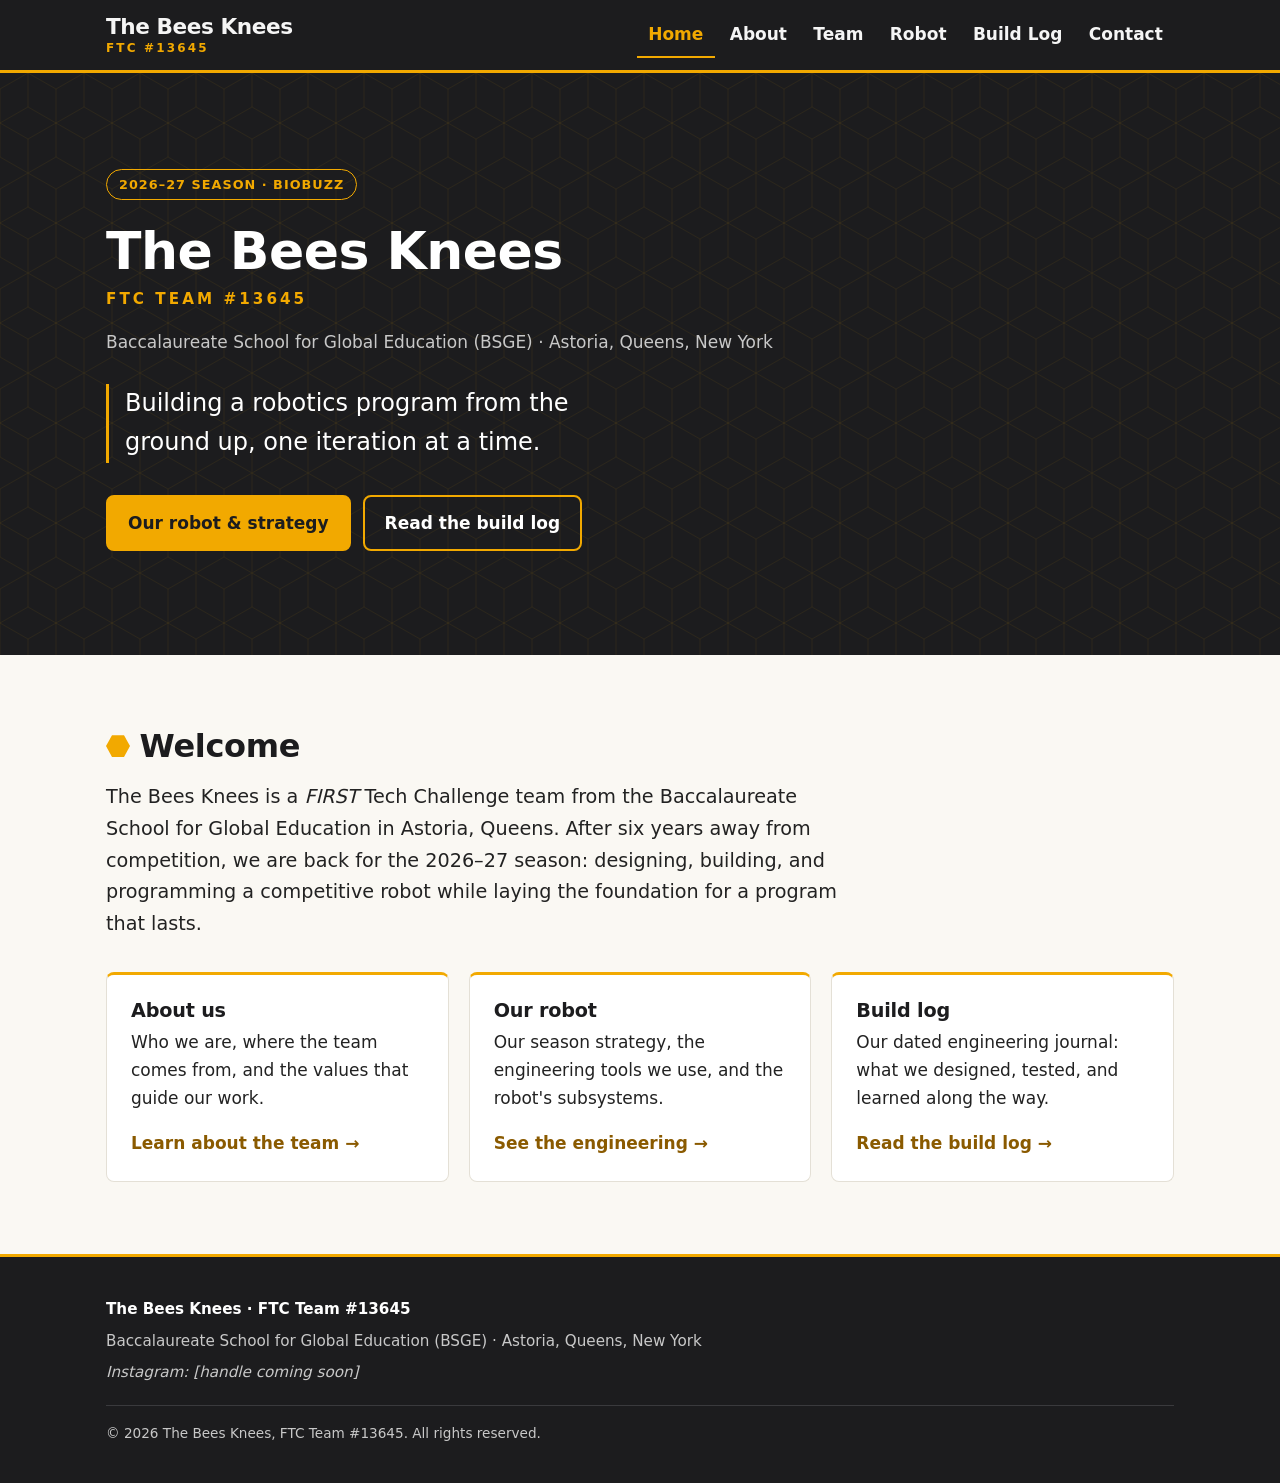
==== index.html @ 13f6f903 "Initial team website: six pages, shared stylesheet, mobile menu, README Co-Authored-By: Claude Opus " ====
<!DOCTYPE html>
<html lang="en">
<head>
  <meta charset="utf-8">
  <meta name="viewport" content="width=device-width, initial-scale=1">
  <title>The Bees Knees · FTC Team #13645</title>
  <meta name="description" content="The Bees Knees, FTC Team #13645, is a FIRST Tech Challenge robotics team at the Baccalaureate School for Global Education (BSGE) in Astoria, Queens, New York.">
  <meta name="theme-color" content="#1c1c1e">
  <link rel="stylesheet" href="css/style.css">
  <!-- This line tells the CSS that JavaScript is working, so the phone menu can start closed. -->
  <script>document.documentElement.classList.add("js");</script>
  <script src="js/main.js" defer></script>
</head>
<body>
  <a class="skip-link" href="#main">Skip to main content</a>

  <!-- ===== HEADER (same on every page) ===== -->
  <header class="site-header">
    <div class="container header-inner">
      <!-- TODO: Replace this text wordmark with the team logo once it exists. Save it in images/ and use an <img> with alt="The Bees Knees, FTC Team 13645". -->
      <a class="wordmark" href="index.html">
        <span class="wordmark-name">The Bees Knees</span>
        <span class="wordmark-number">FTC #13645</span>
      </a>
      <button class="menu-toggle" type="button" aria-expanded="false" aria-controls="site-nav">
        <span class="menu-icon" aria-hidden="true"></span>
        Menu
      </button>
      <nav id="site-nav" class="site-nav" aria-label="Main">
        <ul>
          <li><a href="index.html" aria-current="page">Home</a></li>
          <li><a href="about.html">About</a></li>
          <li><a href="team.html">Team</a></li>
          <li><a href="robot.html">Robot</a></li>
          <li><a href="buildlog.html">Build Log</a></li>
          <li><a href="contact.html">Contact</a></li>
        </ul>
      </nav>
    </div>
  </header>

  <main id="main">
    <!-- ===== HERO ===== -->
    <section class="hero" aria-labelledby="hero-title">
      <div class="container">
        <!-- TODO: Verify the official spelling/capitalization of the 2026–27 season name ("BIOBUZZ"). It also appears on robot.html and about.html. -->
        <p class="hero-season">2026–27 Season · BIOBUZZ</p>
        <h1 id="hero-title">The Bees Knees</h1>
        <p class="hero-number">FTC Team #13645</p>
        <p class="hero-school">Baccalaureate School for Global Education (BSGE) · Astoria, Queens, New York</p>

        <!-- TODO: Team to choose a final tagline. Options:
             1. "Building a robotics program from the ground up, one iteration at a time."  (currently used)
             2. "Engineering a new chapter for BSGE robotics."
             3. "Design. Test. Iterate. Compete."
        -->
        <p class="hero-tagline">Building a robotics program from the ground up, one iteration at a time.</p>

        <div class="hero-actions">
          <a class="button" href="robot.html">Our robot &amp; strategy</a>
          <a class="button button-outline" href="buildlog.html">Read the build log</a>
        </div>
      </div>
    </section>

    <!-- ===== INTRO ===== -->
    <section class="section" aria-labelledby="intro-title">
      <div class="container">
        <h2 id="intro-title" class="section-title">Welcome</h2>
        <div class="prose">
          <p class="lead">The Bees Knees is a <em>FIRST</em> Tech Challenge team from the Baccalaureate School for Global Education in Astoria, Queens. After six years away from competition, we are back for the 2026–27 season: designing, building, and programming a competitive robot while laying the foundation for a program that lasts.</p>
        </div>

        <!-- TODO: Optional team photo. When you have one, add it here, for example:
             <img src="images/team-photo.jpg" alt="The Bees Knees team with our robot at BSGE">
        -->

        <div class="card-grid" style="margin-top: 2rem;">
          <a class="card link-card" href="about.html">
            <h3>About us</h3>
            <p>Who we are, where the team comes from, and the values that guide our work.</p>
            <p class="card-cta">Learn about the team →</p>
          </a>
          <a class="card link-card" href="robot.html">
            <h3>Our robot</h3>
            <p>Our season strategy, the engineering tools we use, and the robot's subsystems.</p>
            <p class="card-cta">See the engineering →</p>
          </a>
          <a class="card link-card" href="buildlog.html">
            <h3>Build log</h3>
            <p>Our dated engineering journal: what we designed, tested, and learned along the way.</p>
            <p class="card-cta">Read the build log →</p>
          </a>
        </div>
      </div>
    </section>
  </main>

  <!-- ===== FOOTER (same on every page) ===== -->
  <footer class="site-footer">
    <div class="container">
      <p class="footer-name">The Bees Knees · FTC Team #13645</p>
      <p>Baccalaureate School for Global Education (BSGE) · Astoria, Queens, New York</p>
      <!-- TODO: Replace with the real Instagram link, e.g. <a href="https://www.instagram.com/yourhandle/">Instagram: @yourhandle</a> -->
      <p class="placeholder">Instagram: [handle coming soon]</p>
      <p class="copyright">© 2026 The Bees Knees, FTC Team #13645. All rights reserved.</p>
    </div>
  </footer>
</body>
</html>
---- css/style.css ----
/* ==========================================================================
   The Bees Knees — FTC #13645
   Shared stylesheet used by EVERY page on the site.

   This file is organized top to bottom:
     1.  Colors & settings (CSS variables)  <- change colors here
     2.  Base styles (text, links, headings)
     3.  Layout helpers (containers, sections, grids)
     4.  Header & navigation (including the phone menu)
     5.  Hero (home page) & page headers (other pages)
     6.  Cards & buttons
     7.  Team cards
     8.  Build log
     9.  Photo placeholders
     10. Footer
     11. Wider screens (tablet & desktop)
   ========================================================================== */


/* ==========================================================================
   1. COLORS & SETTINGS
   A "CSS variable" is a named value. Instead of typing #f2a900 in 20 places,
   we write var(--color-gold). Change it once here and the whole site updates.
   ========================================================================== */

/* TODO: These colors are temporary. Update them to the official team colors
   once the team decides on them. Keep the contrast rule below in mind. */
:root {
  /* Dark colors (header, hero, footer) */
  --color-charcoal: #1c1c1e;
  --color-charcoal-light: #2c2c2f;

  /* Gold accents.
     IMPORTANT: bright gold is hard to read on white. Use --color-gold only on
     dark backgrounds or for decoration (borders, shapes). For text or links on
     light backgrounds, use --color-gold-dark instead. */
  --color-gold: #f2a900;
  --color-gold-hover: #ffbe2e;
  --color-gold-dark: #8a5a00;

  /* Light colors (page background, cards) */
  --color-bg: #faf8f3;            /* warm off-white page background */
  --color-surface: #ffffff;       /* cards */
  --color-surface-muted: #f3f0e8; /* photo placeholders */
  --color-border: #e4e0d6;

  /* Text colors */
  --color-text: #222222;
  --color-text-muted: #5a5a5a;
  --color-text-on-dark: #f5f5f5;
  --color-text-on-dark-muted: #c8c8c8;

  /* Fonts: these are fonts already installed on every phone/computer,
     so nothing has to download and pages load fast. */
  --font-body: system-ui, -apple-system, "Segoe UI", Roboto, "Helvetica Neue", Arial, sans-serif;

  /* Sizes */
  --max-width: 1100px;  /* widest the content gets on big screens */
  --radius: 8px;        /* how rounded corners are */
}


/* ==========================================================================
   2. BASE STYLES
   ========================================================================== */

/* Makes width/height math include padding and borders (much easier to reason about). */
*,
*::before,
*::after {
  box-sizing: border-box;
}

body {
  margin: 0;
  font-family: var(--font-body);
  font-size: 1.0625rem; /* about 17px */
  line-height: 1.65;
  color: var(--color-text);
  background-color: var(--color-bg);
}

img {
  max-width: 100%;  /* images never overflow their box */
  height: auto;
  display: block;
}

h1,
h2,
h3 {
  line-height: 1.2;
  margin: 0 0 0.5em;
  color: var(--color-charcoal);
  letter-spacing: -0.01em;
}

/* clamp(smallest, preferred, largest) = text grows with the screen, within limits */
h1 { font-size: clamp(2rem, 6vw, 3.25rem); }
h2 { font-size: clamp(1.5rem, 4vw, 2rem); }
h3 { font-size: 1.2rem; }

p {
  margin: 0 0 1em;
}

a {
  color: var(--color-gold-dark);
  text-underline-offset: 0.15em;
}

a:hover {
  color: var(--color-charcoal);
}

/* Visible outline when someone moves through the page with the Tab key. */
:focus-visible {
  outline: 3px solid var(--color-gold-dark);
  outline-offset: 3px;
}

/* On dark areas, use the bright gold outline instead so it stays visible. */
.site-header :focus-visible,
.hero :focus-visible,
.page-header :focus-visible,
.site-footer :focus-visible {
  outline-color: var(--color-gold);
}

/* "Skip to main content" link: hidden until a keyboard user presses Tab. */
.skip-link {
  position: absolute;
  left: 1rem;
  top: -100px;
  z-index: 100;
  padding: 0.5rem 1rem;
  background: var(--color-gold);
  color: var(--color-charcoal);
  font-weight: 700;
  border-radius: var(--radius);
}

.skip-link:focus {
  top: 1rem;
}

/* Placeholder text (things we still need to fill in). Search the site for "TODO". */
.placeholder {
  color: var(--color-text-muted);
  font-style: italic;
}

/* Turn off animations for people who ask their device for reduced motion. */
@media (prefers-reduced-motion: reduce) {
  * {
    transition: none !important;
  }
}


/* ==========================================================================
   3. LAYOUT HELPERS
   ========================================================================== */

/* Centers content and keeps a 16px gap from the screen edges on phones. */
.container {
  width: 100%;
  max-width: var(--max-width);
  margin: 0 auto;
  padding: 0 1rem;
}

.section {
  padding: 3rem 0;
}

/* Alternate background for every other section, to separate content visually. */
.section-alt {
  background: var(--color-surface);
  border-top: 1px solid var(--color-border);
  border-bottom: 1px solid var(--color-border);
}

/* Section headings get a small gold hexagon in front of them. */
.section-title {
  display: flex;
  align-items: center;
  gap: 0.6rem;
}

.section-title::before {
  content: "";
  flex-shrink: 0;
  width: 0.75em;
  height: 0.75em;
  background: var(--color-gold);
  clip-path: polygon(25% 5%, 75% 5%, 100% 50%, 75% 95%, 25% 95%, 0 50%);
}

.section-intro {
  max-width: 65ch;
  color: var(--color-text-muted);
  margin-bottom: 2rem;
}

/* Keeps long paragraphs at a comfortable reading width. */
.prose {
  max-width: 70ch;
}

.lead {
  font-size: 1.2rem;
}

/* A responsive grid: cards sit side by side when there is room,
   and stack into one column on phones. No media query needed. */
.card-grid {
  display: grid;
  gap: 1.25rem;
  grid-template-columns: repeat(auto-fit, minmax(min(100%, 260px), 1fr));
}

/* Wider cards: at most 2 per row (used for the 4 robot subsystems, so they form a 2 x 2 grid). */
.card-grid-wide {
  grid-template-columns: repeat(auto-fit, minmax(min(100%, 400px), 1fr));
}

/* A simple two-part list of facts (label + value). */
.fact-list {
  margin: 0;
  display: grid;
  gap: 1rem;
}

.fact-list dt {
  font-size: 0.8rem;
  font-weight: 700;
  letter-spacing: 0.1em;
  text-transform: uppercase;
  color: var(--color-gold-dark);
}

.fact-list dd {
  margin: 0;
  font-weight: 600;
}


/* ==========================================================================
   4. HEADER & NAVIGATION
   ========================================================================== */

.site-header {
  position: sticky;  /* header stays at the top while scrolling */
  top: 0;
  z-index: 50;
  background: var(--color-charcoal);
  color: var(--color-text-on-dark);
  border-bottom: 3px solid var(--color-gold);
}

.header-inner {
  display: flex;
  flex-wrap: wrap;
  align-items: center;
  justify-content: space-between;
  padding-top: 0.75rem;
  padding-bottom: 0.75rem;
}

/* Text wordmark (used until the team has a logo). */
.wordmark {
  display: flex;
  flex-direction: column;
  line-height: 1.1;
  text-decoration: none;
  color: var(--color-text-on-dark);
}

.wordmark:hover {
  color: #ffffff;
}

.wordmark-name {
  font-size: 1.35rem;
  font-weight: 800;
  letter-spacing: -0.02em;
}

.wordmark-number {
  margin-top: 0.2rem;
  font-size: 0.75rem;
  font-weight: 600;
  letter-spacing: 0.18em;
  text-transform: uppercase;
  color: var(--color-gold);
}

/* --- Phone menu button ---
   The button is hidden unless JavaScript is running (the "js" class is added
   to the page by a one-line script in each page's <head>). That way, if
   JavaScript ever fails, the links simply show instead of being stuck hidden. */
.menu-toggle {
  display: none;
}

.js .menu-toggle {
  display: inline-flex;
  align-items: center;
  gap: 0.6rem;
  padding: 0.5rem 0.85rem;
  background: transparent;
  color: var(--color-text-on-dark);
  border: 1px solid #8a8a8a;
  border-radius: var(--radius);
  font: inherit;
  font-size: 0.95rem;
  font-weight: 600;
  cursor: pointer;
}

.js .menu-toggle:hover {
  border-color: var(--color-gold);
}

/* The three-line "hamburger" icon, drawn with CSS. */
.menu-icon,
.menu-icon::before,
.menu-icon::after {
  display: block;
  width: 18px;
  height: 2px;
  background: currentColor;
}

.menu-icon {
  position: relative;
}

.menu-icon::before,
.menu-icon::after {
  content: "";
  position: absolute;
  left: 0;
}

.menu-icon::before { top: -6px; }
.menu-icon::after  { top: 6px; }

/* --- Navigation links (phone layout first) --- */
.site-nav {
  width: 100%;
}

/* On phones, the menu starts closed... */
.js .site-nav {
  display: none;
}

/* ...and opens when main.js adds the "is-open" class. */
.js .site-nav.is-open {
  display: block;
}

.site-nav ul {
  list-style: none;
  margin: 0.75rem 0 0;
  padding: 0;
}

.site-nav a {
  display: block;
  padding: 0.75rem 0.25rem;
  border-top: 1px solid #3a3a3d;
  color: var(--color-text-on-dark);
  text-decoration: none;
  font-weight: 600;
}

.site-nav a:hover,
.site-nav a[aria-current="page"] {
  color: var(--color-gold);
}


/* ==========================================================================
   5. HERO (home page) & PAGE HEADERS (all other pages)
   ========================================================================== */

/* Dark band with a very faint honeycomb pattern.
   The pattern is a tiny drawing (SVG) written directly into the CSS, so there
   is no image file to load. To make it stronger or weaker, change both
   stroke-opacity='0.07' values (0 = invisible, 1 = solid). */
.hero,
.page-header {
  background-color: var(--color-charcoal);
  background-image: url("data:image/svg+xml,%3Csvg xmlns='http://www.w3.org/2000/svg' width='56' height='100'%3E%3Cpath d='M28 66L0 50L0 16L28 0L56 16L56 50L28 66L28 100' fill='none' stroke='%23f2a900' stroke-opacity='0.07'/%3E%3Cpath d='M28 0L28 34L0 50L0 84L28 100L56 84L56 50L28 34' fill='none' stroke='%23f2a900' stroke-opacity='0.07'/%3E%3C/svg%3E");
  color: var(--color-text-on-dark);
}

.hero {
  padding: 4rem 0 4.5rem;
}

.hero h1,
.page-header h1 {
  color: #ffffff;
}

.hero h1 {
  margin-bottom: 0.25rem;
}

.hero-season {
  display: inline-block;
  margin-bottom: 1.25rem;
  padding: 0.25rem 0.75rem;
  border: 1px solid var(--color-gold);
  border-radius: 999px;
  font-size: 0.8rem;
  font-weight: 600;
  letter-spacing: 0.08em;
  text-transform: uppercase;
  color: var(--color-gold);
}

.hero-number {
  margin-bottom: 1rem;
  font-size: 0.95rem;
  font-weight: 700;
  letter-spacing: 0.2em;
  text-transform: uppercase;
  color: var(--color-gold);
}

.hero-school {
  color: var(--color-text-on-dark-muted);
}

.hero-tagline {
  max-width: 34ch;
  margin: 1.75rem 0 2rem;
  padding-left: 1rem;
  border-left: 3px solid var(--color-gold);
  font-size: clamp(1.15rem, 3vw, 1.5rem);
  font-weight: 500;
  color: #ffffff;
}

.hero-actions {
  display: flex;
  flex-wrap: wrap;
  gap: 0.75rem;
}

/* Smaller dark band at the top of every page except Home. */
.page-header {
  padding: 2.75rem 0;
}

.page-header p {
  max-width: 60ch;
  margin-bottom: 0;
  color: var(--color-text-on-dark-muted);
  font-size: 1.1rem;
}


/* ==========================================================================
   6. CARDS & BUTTONS
   ========================================================================== */

.card {
  padding: 1.5rem;
  background: var(--color-surface);
  border: 1px solid var(--color-border);
  border-top: 3px solid var(--color-gold);
  border-radius: var(--radius);
}

.card h3 {
  margin-bottom: 0.4rem;
}

.card p:last-child {
  margin-bottom: 0;
}

/* A whole card that works as one link (used on the Home page). */
.link-card {
  display: block;
  color: inherit;
  text-decoration: none;
  transition: transform 0.15s ease, box-shadow 0.15s ease;
}

.link-card:hover {
  color: inherit;
  transform: translateY(-2px);
  box-shadow: 0 6px 18px rgba(0, 0, 0, 0.08);
}

.card-cta {
  font-weight: 700;
  color: var(--color-gold-dark);
}

/* Small uppercase label above a card heading. */
.label {
  display: inline-block;
  margin-bottom: 0.25rem;
  font-size: 0.75rem;
  font-weight: 700;
  letter-spacing: 0.1em;
  text-transform: uppercase;
  color: var(--color-gold-dark);
}

.button {
  display: inline-block;
  padding: 0.75rem 1.25rem;
  background: var(--color-gold);
  color: var(--color-charcoal);
  border: 2px solid var(--color-gold);
  border-radius: var(--radius);
  font-weight: 700;
  text-decoration: none;
}

.button:hover {
  background: var(--color-gold-hover);
  border-color: var(--color-gold-hover);
  color: var(--color-charcoal);
}

/* Outline version: only use on dark backgrounds. */
.button-outline {
  background: transparent;
  color: #ffffff;
}

.button-outline:hover {
  background: var(--color-gold);
  color: var(--color-charcoal);
}


/* ==========================================================================
   7. TEAM CARDS
   ========================================================================== */

.person-card {
  display: flex;
  align-items: center;
  gap: 1rem;
}

/* Circle with initials. Later this can be swapped for a photo
   (an <img> with class="avatar" gets the same round shape). */
.avatar {
  flex-shrink: 0;
  display: flex;
  align-items: center;
  justify-content: center;
  width: 64px;
  height: 64px;
  border-radius: 50%;
  border: 2px solid var(--color-gold);
  background: var(--color-charcoal);
  color: var(--color-gold);
  font-size: 1.25rem;
  font-weight: 800;
  letter-spacing: 0.05em;
  object-fit: cover; /* used when the avatar is a photo */
}

.avatar-large {
  width: 84px;
  height: 84px;
  font-size: 1.6rem;
}

/* Dashed circle for placeholder cards that still need a real member. */
.avatar-placeholder {
  background: var(--color-surface-muted);
  border-style: dashed;
  border-color: #a39b88;
  color: var(--color-text-muted);
}

.person-name {
  margin: 0;
  font-size: 1.15rem;
}

.person-role {
  margin: 0;
  color: var(--color-text-muted);
}


/* ==========================================================================
   8. BUILD LOG
   ========================================================================== */

.log {
  display: grid;
  gap: 1.5rem;
  max-width: 760px;
}

.log-entry {
  padding: 1.5rem;
  background: var(--color-surface);
  border: 1px solid var(--color-border);
  border-left: 4px solid var(--color-gold);
  border-radius: var(--radius);
}

.log-date {
  margin-bottom: 0.25rem;
  font-size: 0.85rem;
  font-weight: 700;
  letter-spacing: 0.08em;
  text-transform: uppercase;
  color: var(--color-gold-dark);
}

.log-entry h2 {
  font-size: 1.35rem;
}

.log-entry p:last-child {
  margin-bottom: 0;
}

.log-entry figure {
  margin: 1.25rem 0 0;
}

.log-entry img {
  border-radius: var(--radius);
}

figcaption {
  margin-top: 0.5rem;
  font-size: 0.9rem;
  color: var(--color-text-muted);
}


/* ==========================================================================
   9. PHOTO PLACEHOLDERS
   Dashed boxes showing where a photo will go. When you have the photo,
   replace the whole <div class="photo-placeholder">...</div> with an <img>.
   ========================================================================== */

.photo-placeholder {
  display: flex;
  align-items: center;
  justify-content: center;
  aspect-ratio: 16 / 9;  /* keeps a widescreen shape at any width */
  margin-top: 1.25rem;
  padding: 1rem;
  background: var(--color-surface-muted);
  border: 2px dashed #b9b2a2;
  border-radius: var(--radius);
  color: var(--color-text-muted);
  font-size: 0.95rem;
  text-align: center;
}


/* ==========================================================================
   10. FOOTER
   ========================================================================== */

.site-footer {
  padding: 2.5rem 0 2rem;
  background: var(--color-charcoal);
  border-top: 3px solid var(--color-gold);
  color: var(--color-text-on-dark-muted);
  font-size: 0.95rem;
}

.site-footer p {
  margin-bottom: 0.4rem;
}

.site-footer a {
  color: var(--color-gold);
}

.site-footer a:hover {
  color: #ffffff;
}

.site-footer .placeholder {
  color: var(--color-text-on-dark-muted);
}

.footer-name {
  font-weight: 700;
  color: #ffffff;
}

.copyright {
  margin-top: 1.25rem;
  padding-top: 1rem;
  border-top: 1px solid #3a3a3d;
  font-size: 0.85rem;
}


/* ==========================================================================
   11. WIDER SCREENS (tablet & desktop, 768px and up)
   Everything above is designed for phones first. These rules adjust the
   layout once the screen is wide enough.
   ========================================================================== */

@media (min-width: 768px) {
  /* Hide the Menu button and always show the links in a row. */
  .js .menu-toggle {
    display: none;
  }

  .site-nav,
  .js .site-nav {
    display: block;
    width: auto;
  }

  .site-nav ul {
    display: flex;
    gap: 0.25rem;
    margin: 0;
  }

  .site-nav a {
    padding: 0.5rem 0.7rem;
    border-top: 0;
    border-bottom: 2px solid transparent;
  }

  .site-nav a[aria-current="page"] {
    border-bottom-color: var(--color-gold);
  }

  .hero {
    padding: 6rem 0 6.5rem;
  }

  .page-header {
    padding: 4rem 0;
  }

  .section {
    padding: 4.5rem 0;
  }

  /* Two columns: main text on the left, facts box on the right. */
  .split {
    display: grid;
    grid-template-columns: 2fr 1fr;
    gap: 3rem;
    align-items: start;
  }
}
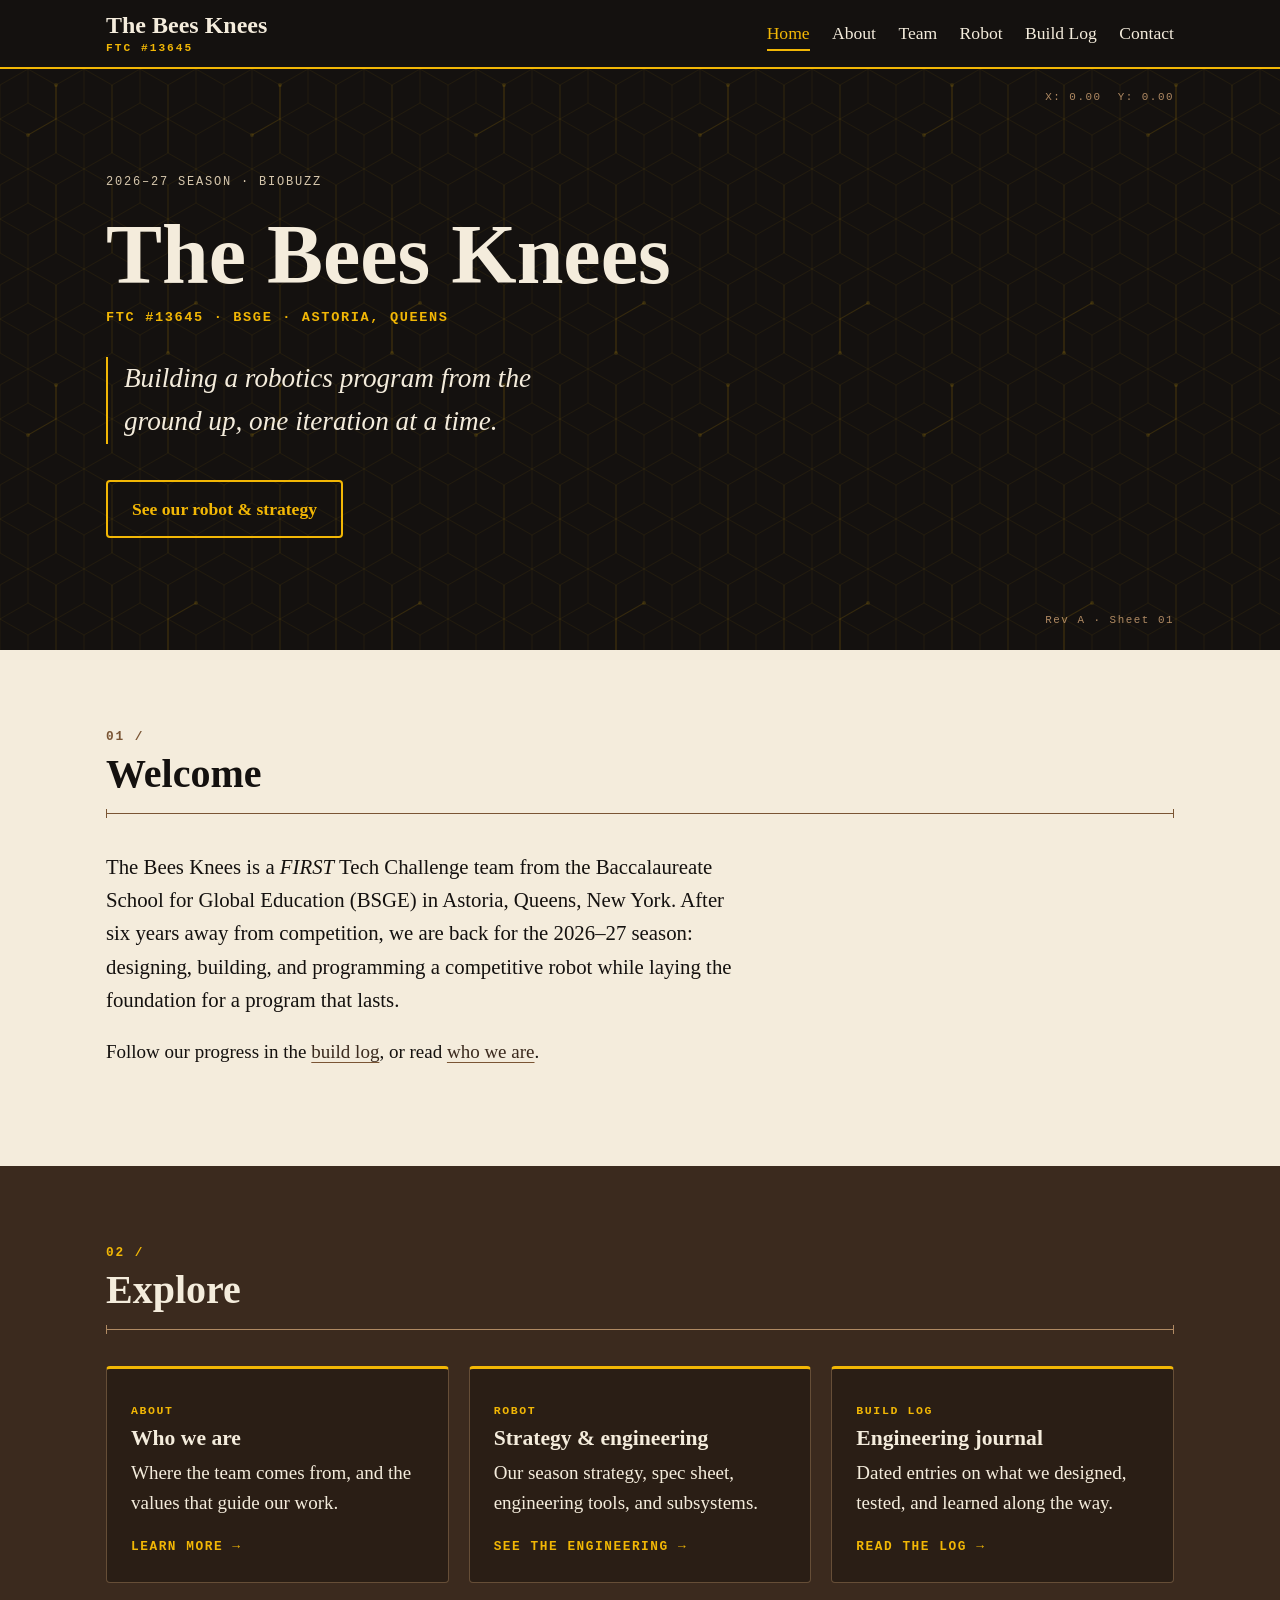
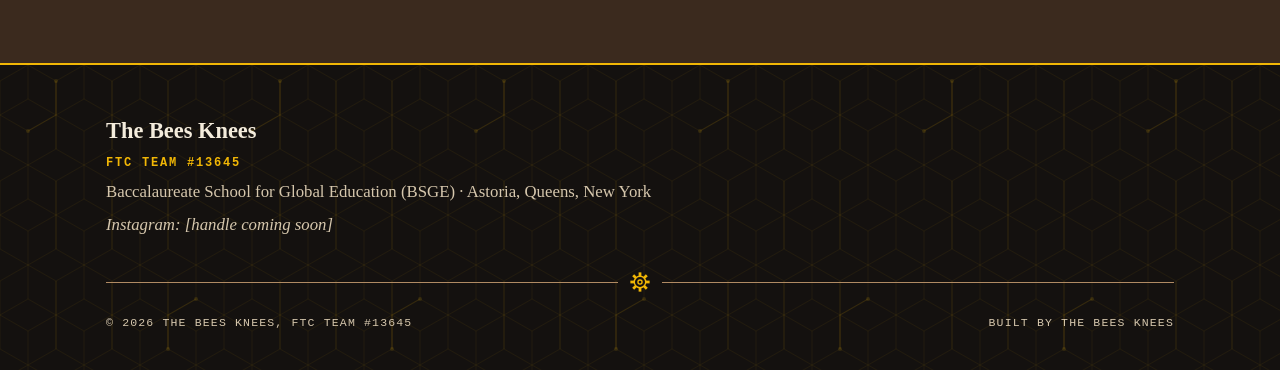
==== commit b0a790c1: "Redesign: "Engineered Hive" palette, Times typography, technical details Co-Authored-By: Claude Opus" ====
--- a/index.html
+++ b/index.html
@@ -5,7 +5,7 @@
   <meta name="viewport" content="width=device-width, initial-scale=1">
   <title>The Bees Knees · FTC Team #13645</title>
   <meta name="description" content="The Bees Knees, FTC Team #13645, is a FIRST Tech Challenge robotics team at the Baccalaureate School for Global Education (BSGE) in Astoria, Queens, New York.">
-  <meta name="theme-color" content="#1c1c1e">
+  <meta name="theme-color" content="#14110f">
   <link rel="stylesheet" href="css/style.css">
   <!-- This line tells the CSS that JavaScript is working, so the phone menu can start closed. -->
   <script>document.documentElement.classList.add("js");</script>
@@ -42,12 +42,15 @@
   <main id="main">
     <!-- ===== HERO ===== -->
     <section class="hero" aria-labelledby="hero-title">
+      <!-- Decorative "coordinate readout" labels (hidden on phones and from screen readers). -->
+      <p class="coord coord-top" aria-hidden="true">X: 0.00&nbsp;&nbsp;Y: 0.00</p>
+      <p class="coord coord-bottom" aria-hidden="true">Rev A · Sheet 01</p>
+
       <div class="container">
         <!-- TODO: Verify the official spelling/capitalization of the 2026–27 season name ("BIOBUZZ"). It also appears on robot.html and about.html. -->
         <p class="hero-season">2026–27 Season · BIOBUZZ</p>
         <h1 id="hero-title">The Bees Knees</h1>
-        <p class="hero-number">FTC Team #13645</p>
-        <p class="hero-school">Baccalaureate School for Global Education (BSGE) · Astoria, Queens, New York</p>
+        <p class="hero-meta">FTC #13645 · BSGE · Astoria, Queens</p>
 
         <!-- TODO: Team to choose a final tagline. Options:
              1. "Building a robotics program from the ground up, one iteration at a time."  (currently used)
@@ -56,40 +59,47 @@
         -->
         <p class="hero-tagline">Building a robotics program from the ground up, one iteration at a time.</p>
 
-        <div class="hero-actions">
-          <a class="button" href="robot.html">Our robot &amp; strategy</a>
-          <a class="button button-outline" href="buildlog.html">Read the build log</a>
-        </div>
+        <a class="button" href="robot.html">See our robot &amp; strategy</a>
       </div>
     </section>
 
-    <!-- ===== INTRO ===== -->
-    <section class="section" aria-labelledby="intro-title">
+    <!-- ===== 01 / WELCOME ===== -->
+    <section class="section" aria-labelledby="welcome-title">
       <div class="container">
-        <h2 id="intro-title" class="section-title">Welcome</h2>
+        <h2 id="welcome-title" class="spec-title"><span class="spec-num" aria-hidden="true">01 /</span> Welcome</h2>
         <div class="prose">
-          <p class="lead">The Bees Knees is a <em>FIRST</em> Tech Challenge team from the Baccalaureate School for Global Education in Astoria, Queens. After six years away from competition, we are back for the 2026–27 season: designing, building, and programming a competitive robot while laying the foundation for a program that lasts.</p>
+          <p class="lead">The Bees Knees is a <em>FIRST</em> Tech Challenge team from the Baccalaureate School for Global Education (BSGE) in Astoria, Queens, New York. After six years away from competition, we are back for the 2026–27 season: designing, building, and programming a competitive robot while laying the foundation for a program that lasts.</p>
+          <p>Follow our progress in the <a href="buildlog.html">build log</a>, or read <a href="about.html">who we are</a>.</p>
         </div>
 
         <!-- TODO: Optional team photo. When you have one, add it here, for example:
              <img src="images/team-photo.jpg" alt="The Bees Knees team with our robot at BSGE">
         -->
+      </div>
+    </section>
 
-        <div class="card-grid" style="margin-top: 2rem;">
+    <!-- ===== 02 / EXPLORE ===== -->
+    <section class="section section-dark" aria-labelledby="explore-title">
+      <div class="container">
+        <h2 id="explore-title" class="spec-title"><span class="spec-num" aria-hidden="true">02 /</span> Explore</h2>
+        <div class="card-grid">
           <a class="card link-card" href="about.html">
-            <h3>About us</h3>
-            <p>Who we are, where the team comes from, and the values that guide our work.</p>
-            <p class="card-cta">Learn about the team →</p>
+            <span class="label">About</span>
+            <h3>Who we are</h3>
+            <p>Where the team comes from, and the values that guide our work.</p>
+            <p class="card-cta">Learn more →</p>
           </a>
           <a class="card link-card" href="robot.html">
-            <h3>Our robot</h3>
-            <p>Our season strategy, the engineering tools we use, and the robot's subsystems.</p>
+            <span class="label">Robot</span>
+            <h3>Strategy &amp; engineering</h3>
+            <p>Our season strategy, spec sheet, engineering tools, and subsystems.</p>
             <p class="card-cta">See the engineering →</p>
           </a>
           <a class="card link-card" href="buildlog.html">
-            <h3>Build log</h3>
-            <p>Our dated engineering journal: what we designed, tested, and learned along the way.</p>
-            <p class="card-cta">Read the build log →</p>
+            <span class="label">Build log</span>
+            <h3>Engineering journal</h3>
+            <p>Dated entries on what we designed, tested, and learned along the way.</p>
+            <p class="card-cta">Read the log →</p>
           </a>
         </div>
       </div>
@@ -99,11 +109,16 @@
   <!-- ===== FOOTER (same on every page) ===== -->
   <footer class="site-footer">
     <div class="container">
-      <p class="footer-name">The Bees Knees · FTC Team #13645</p>
+      <p class="footer-name">The Bees Knees</p>
+      <p class="footer-number">FTC TEAM #13645</p>
       <p>Baccalaureate School for Global Education (BSGE) · Astoria, Queens, New York</p>
       <!-- TODO: Replace with the real Instagram link, e.g. <a href="https://www.instagram.com/yourhandle/">Instagram: @yourhandle</a> -->
       <p class="placeholder">Instagram: [handle coming soon]</p>
-      <p class="copyright">© 2026 The Bees Knees, FTC Team #13645. All rights reserved.</p>
+      <hr class="gear-divider">
+      <div class="footer-bottom">
+        <p>© 2026 The Bees Knees, FTC Team #13645</p>
+        <p>Built by The Bees Knees</p>
+      </div>
     </div>
   </footer>
 </body>
--- a/css/style.css
+++ b/css/style.css
@@ -1,67 +1,107 @@
 /* ==========================================================================
    The Bees Knees — FTC #13645
    Shared stylesheet used by EVERY page on the site.
+   Design concept: "Engineered Hive" (honeycomb = bee theme + engineering
+   structure), with a few technical-drawing details used sparingly.
 
    This file is organized top to bottom:
-     1.  Colors & settings (CSS variables)  <- change colors here
-     2.  Base styles (text, links, headings)
-     3.  Layout helpers (containers, sections, grids)
-     4.  Header & navigation (including the phone menu)
-     5.  Hero (home page) & page headers (other pages)
-     6.  Cards & buttons
-     7.  Team cards
-     8.  Build log
-     9.  Photo placeholders
-     10. Footer
-     11. Wider screens (tablet & desktop)
-   ========================================================================== */
-
-
-/* ==========================================================================
-   1. COLORS & SETTINGS
-   A "CSS variable" is a named value. Instead of typing #f2a900 in 20 places,
-   we write var(--color-gold). Change it once here and the whole site updates.
-   ========================================================================== */
-
-/* TODO: These colors are temporary. Update them to the official team colors
-   once the team decides on them. Keep the contrast rule below in mind. */
+     1.  Colors, fonts & settings (CSS variables)  <- change colors here
+     2.  Dark areas (how colors swap on dark backgrounds)
+     3.  Base styles (text, links, headings)
+     4.  Layout helpers (containers, sections, grids)
+     5.  Spec headings, dimension lines & gear dividers
+     6.  Header & navigation (including the phone menu)
+     7.  Hero (home page) & page headers (other pages)
+     8.  Cards & buttons
+     9.  Spec sheet table & fact lists
+     10. Team cards
+     11. Build log
+     12. Photo placeholders
+     13. Footer
+     14. Wider screens (tablet & desktop)
+   ========================================================================== */
+
+
+/* ==========================================================================
+   1. COLORS, FONTS & SETTINGS
+   A "CSS variable" is a named value. Instead of typing #f2b705 in 20 places,
+   we write var(--honey). Change it once here and the whole site updates.
+   ========================================================================== */
+
+/* TODO: These colors may change to the official team colors once decided.
+   CONTRAST RULE: honey yellow is readable on black and espresso, but NEVER
+   use yellow TEXT on parchment. On light backgrounds, yellow is only for
+   shapes (borders, underlines, hexagons). */
 :root {
-  /* Dark colors (header, hero, footer) */
-  --color-charcoal: #1c1c1e;
-  --color-charcoal-light: #2c2c2f;
-
-  /* Gold accents.
-     IMPORTANT: bright gold is hard to read on white. Use --color-gold only on
-     dark backgrounds or for decoration (borders, shapes). For text or links on
-     light backgrounds, use --color-gold-dark instead. */
-  --color-gold: #f2a900;
-  --color-gold-hover: #ffbe2e;
-  --color-gold-dark: #8a5a00;
-
-  /* Light colors (page background, cards) */
-  --color-bg: #faf8f3;            /* warm off-white page background */
-  --color-surface: #ffffff;       /* cards */
-  --color-surface-muted: #f3f0e8; /* photo placeholders */
-  --color-border: #e4e0d6;
-
-  /* Text colors */
-  --color-text: #222222;
-  --color-text-muted: #5a5a5a;
-  --color-text-on-dark: #f5f5f5;
-  --color-text-on-dark-muted: #c8c8c8;
-
-  /* Fonts: these are fonts already installed on every phone/computer,
-     so nothing has to download and pages load fast. */
-  --font-body: system-ui, -apple-system, "Segoe UI", Roboto, "Helvetica Neue", Arial, sans-serif;
-
-  /* Sizes */
+  /* --- The 5 palette colors --- */
+  --hive-black: #14110f;   /* header, footer, hero */
+  --espresso: #3b2a1e;     /* dark section backgrounds */
+  --walnut: #7a5534;       /* borders, dividers, secondary text on light */
+  --honey: #f2b705;        /* buttons, highlights, team number (dark backgrounds only for text) */
+  --parchment: #f4ecdc;    /* main reading background */
+
+  /* --- Shades mixed from the palette, for subtle surfaces --- */
+  --parchment-light: #faf5ea;  /* cards on parchment */
+  --espresso-deep: #2a1e15;    /* cards on espresso */
+  --walnut-light: #b08a63;     /* lines on dark backgrounds */
+  --parchment-muted: #d6c7ad;  /* secondary text on dark backgrounds */
+
+  /* --- What each part of the page uses (these are the LIGHT-section values;
+         section 2 below swaps them for dark areas) --- */
+  --text: var(--hive-black);
+  --text-muted: var(--walnut);
+  --heading: var(--hive-black);
+  --surface: var(--parchment-light);       /* card background */
+  --border: rgba(122, 85, 52, 0.35);       /* walnut, see-through */
+  --line: var(--walnut);                   /* dimension lines, dividers */
+  --label: var(--walnut);                  /* "01 /" numbers, small labels */
+  --link: var(--espresso);
+  --placeholder-bg: #ebdfc8;
+  --focus: var(--espresso);                /* keyboard focus outline */
+
+  /* --- Fonts ---
+     Times New Roman for all reading text and headings.
+     Monospace ONLY for tiny technical labels (team number, dates, "01 /").
+     The monospace fonts below are already installed on most devices, so
+     nothing downloads. To use JetBrains Mono instead, add the Google Fonts
+     <link> to each page's <head> and put "JetBrains Mono" first in this list. */
+  --font-body: "Times New Roman", Times, serif;
+  --font-mono: ui-monospace, "SFMono-Regular", Menlo, Consolas, "Liberation Mono", monospace;
+
+  /* --- Sizes --- */
   --max-width: 1100px;  /* widest the content gets on big screens */
-  --radius: 8px;        /* how rounded corners are */
-}
-
-
-/* ==========================================================================
-   2. BASE STYLES
+  --radius: 4px;        /* small, crisp corners */
+}
+
+
+/* ==========================================================================
+   2. DARK AREAS
+   Everything listed here has a dark background. Instead of writing separate
+   styles for every element on dark backgrounds, we just swap the variables.
+   To make a new section dark, give it class="section section-dark".
+   ========================================================================== */
+
+.site-header,
+.hero,
+.page-header,
+.section-dark,
+.site-footer {
+  --text: var(--parchment);
+  --text-muted: var(--parchment-muted);
+  --heading: var(--parchment);
+  --surface: var(--espresso-deep);
+  --border: rgba(176, 138, 99, 0.45);
+  --line: var(--walnut-light);
+  --label: var(--honey);
+  --link: var(--honey);
+  --placeholder-bg: rgba(20, 17, 15, 0.35);
+  --focus: var(--honey);
+  color: var(--text);
+}
+
+
+/* ==========================================================================
+   3. BASE STYLES
    ========================================================================== */
 
 /* Makes width/height math include padding and borders (much easier to reason about). */
@@ -74,10 +114,10 @@
 body {
   margin: 0;
   font-family: var(--font-body);
-  font-size: 1.0625rem; /* about 17px */
-  line-height: 1.65;
-  color: var(--color-text);
-  background-color: var(--color-bg);
+  font-size: 1.1875rem; /* about 19px: Times reads small, so the base size is a bit larger */
+  line-height: 1.6;
+  color: var(--text);
+  background-color: var(--parchment);
 }
 
 img {
@@ -89,42 +129,62 @@
 h1,
 h2,
 h3 {
-  line-height: 1.2;
   margin: 0 0 0.5em;
-  color: var(--color-charcoal);
-  letter-spacing: -0.01em;
+  line-height: 1.15;
+  font-weight: 700;
+  color: var(--heading);
 }
 
 /* clamp(smallest, preferred, largest) = text grows with the screen, within limits */
-h1 { font-size: clamp(2rem, 6vw, 3.25rem); }
-h2 { font-size: clamp(1.5rem, 4vw, 2rem); }
-h3 { font-size: 1.2rem; }
+h1 { font-size: clamp(2.4rem, 7vw, 3.75rem); }
+h2 { font-size: clamp(1.8rem, 4.5vw, 2.5rem); }
+h3 { font-size: 1.35rem; }
 
 p {
   margin: 0 0 1em;
 }
 
+/* Links: underlined (so they are recognizable without relying on color). */
 a {
-  color: var(--color-gold-dark);
-  text-underline-offset: 0.15em;
-}
-
-a:hover {
-  color: var(--color-charcoal);
+  color: var(--link);
+  text-decoration-color: var(--line);
+  text-decoration-thickness: 1px;
+  text-underline-offset: 0.2em;
+}
+
+/* Links inside paragraphs, the nav, and the footer get a honey underline
+   that "draws in" from left to right on hover. */
+.prose a,
+.site-nav a,
+.site-footer a,
+.card p a {
+  background-image: linear-gradient(var(--honey), var(--honey));
+  background-repeat: no-repeat;
+  background-position: 0 100%;
+  background-size: 0% 2px;
+  transition: background-size 0.25s ease;
+}
+
+.prose a:hover,
+.site-nav a:hover,
+.site-footer a:hover,
+.card p a:hover {
+  background-size: 100% 2px;
+  text-decoration-color: transparent;
 }
 
 /* Visible outline when someone moves through the page with the Tab key. */
 :focus-visible {
-  outline: 3px solid var(--color-gold-dark);
+  outline: 3px solid var(--focus);
   outline-offset: 3px;
 }
 
-/* On dark areas, use the bright gold outline instead so it stays visible. */
-.site-header :focus-visible,
-.hero :focus-visible,
-.page-header :focus-visible,
-.site-footer :focus-visible {
-  outline-color: var(--color-gold);
+/* Small monospace text, for technical labels only. */
+.mono {
+  font-family: var(--font-mono);
+  font-size: 0.8rem;
+  letter-spacing: 0.12em;
+  text-transform: uppercase;
 }
 
 /* "Skip to main content" link: hidden until a keyboard user presses Tab. */
@@ -134,8 +194,8 @@
   top: -100px;
   z-index: 100;
   padding: 0.5rem 1rem;
-  background: var(--color-gold);
-  color: var(--color-charcoal);
+  background: var(--honey);
+  color: var(--hive-black);
   font-weight: 700;
   border-radius: var(--radius);
 }
@@ -146,7 +206,7 @@
 
 /* Placeholder text (things we still need to fill in). Search the site for "TODO". */
 .placeholder {
-  color: var(--color-text-muted);
+  color: var(--text-muted);
   font-style: italic;
 }
 
@@ -159,7 +219,7 @@
 
 
 /* ==========================================================================
-   3. LAYOUT HELPERS
+   4. LAYOUT HELPERS
    ========================================================================== */
 
 /* Centers content and keeps a 16px gap from the screen edges on phones. */
@@ -170,46 +230,28 @@
   padding: 0 1rem;
 }
 
+/* Sections alternate: parchment (default) and espresso (add "section-dark"). */
 .section {
-  padding: 3rem 0;
-}
-
-/* Alternate background for every other section, to separate content visually. */
-.section-alt {
-  background: var(--color-surface);
-  border-top: 1px solid var(--color-border);
-  border-bottom: 1px solid var(--color-border);
-}
-
-/* Section headings get a small gold hexagon in front of them. */
-.section-title {
-  display: flex;
-  align-items: center;
-  gap: 0.6rem;
-}
-
-.section-title::before {
-  content: "";
-  flex-shrink: 0;
-  width: 0.75em;
-  height: 0.75em;
-  background: var(--color-gold);
-  clip-path: polygon(25% 5%, 75% 5%, 100% 50%, 75% 95%, 25% 95%, 0 50%);
+  padding: 3.5rem 0;
+}
+
+.section-dark {
+  background: var(--espresso);
 }
 
 .section-intro {
   max-width: 65ch;
-  color: var(--color-text-muted);
+  color: var(--text-muted);
   margin-bottom: 2rem;
 }
 
 /* Keeps long paragraphs at a comfortable reading width. */
 .prose {
-  max-width: 70ch;
+  max-width: 68ch;
 }
 
 .lead {
-  font-size: 1.2rem;
+  font-size: 1.3rem;
 }
 
 /* A responsive grid: cards sit side by side when there is room,
@@ -225,38 +267,60 @@
   grid-template-columns: repeat(auto-fit, minmax(min(100%, 400px), 1fr));
 }
 
-/* A simple two-part list of facts (label + value). */
-.fact-list {
-  margin: 0;
-  display: grid;
-  gap: 1rem;
-}
-
-.fact-list dt {
+
+/* ==========================================================================
+   5. SPEC HEADINGS, DIMENSION LINES & GEAR DIVIDERS
+   ========================================================================== */
+
+/* Section heading with a spec number above it and a CAD-style dimension
+   line (a thin line with end ticks) below it. HTML:
+   <h2 class="spec-title"><span class="spec-num" aria-hidden="true">01 /</span> Heading</h2> */
+.spec-title {
+  margin-bottom: 2rem;
+}
+
+.spec-title::after {
+  content: "";
+  display: block;
+  height: 9px;
+  margin-top: 0.75rem;
+  border-left: 1px solid var(--line);
+  border-right: 1px solid var(--line);
+  background: linear-gradient(var(--line), var(--line)) center / 100% 1px no-repeat;
+}
+
+.spec-num {
+  display: block;
+  margin-bottom: 0.4rem;
+  font-family: var(--font-mono);
   font-size: 0.8rem;
-  font-weight: 700;
-  letter-spacing: 0.1em;
-  text-transform: uppercase;
-  color: var(--color-gold-dark);
-}
-
-.fact-list dd {
-  margin: 0;
-  font-weight: 600;
-}
-
-
-/* ==========================================================================
-   4. HEADER & NAVIGATION
+  font-weight: 600;
+  letter-spacing: 0.15em;
+  color: var(--label);
+}
+
+/* Horizontal divider with a small gear in the middle. HTML: <hr class="gear-divider"> */
+.gear-divider {
+  height: 24px;
+  margin: 2.5rem 0;
+  border: 0;
+  background:
+    url("../images/decor/gear.svg") center / 22px 22px no-repeat,
+    linear-gradient(var(--line), var(--line)) left center / calc(50% - 22px) 1px no-repeat,
+    linear-gradient(var(--line), var(--line)) right center / calc(50% - 22px) 1px no-repeat;
+}
+
+
+/* ==========================================================================
+   6. HEADER & NAVIGATION
    ========================================================================== */
 
 .site-header {
   position: sticky;  /* header stays at the top while scrolling */
   top: 0;
   z-index: 50;
-  background: var(--color-charcoal);
-  color: var(--color-text-on-dark);
-  border-bottom: 3px solid var(--color-gold);
+  background: var(--hive-black);
+  border-bottom: 2px solid var(--honey);
 }
 
 .header-inner {
@@ -274,26 +338,21 @@
   flex-direction: column;
   line-height: 1.1;
   text-decoration: none;
-  color: var(--color-text-on-dark);
-}
-
-.wordmark:hover {
-  color: #ffffff;
+  color: var(--parchment);
 }
 
 .wordmark-name {
-  font-size: 1.35rem;
-  font-weight: 800;
-  letter-spacing: -0.02em;
+  font-size: 1.5rem;
+  font-weight: 700;
 }
 
 .wordmark-number {
-  margin-top: 0.2rem;
-  font-size: 0.75rem;
+  margin-top: 0.25rem;
+  font-family: var(--font-mono);
+  font-size: 0.7rem;
   font-weight: 600;
   letter-spacing: 0.18em;
-  text-transform: uppercase;
-  color: var(--color-gold);
+  color: var(--honey);
 }
 
 /* --- Phone menu button ---
@@ -308,19 +367,20 @@
   display: inline-flex;
   align-items: center;
   gap: 0.6rem;
-  padding: 0.5rem 0.85rem;
+  padding: 0.45rem 0.85rem;
   background: transparent;
-  color: var(--color-text-on-dark);
-  border: 1px solid #8a8a8a;
+  color: var(--parchment);
+  border: 1px solid var(--walnut-light);
   border-radius: var(--radius);
-  font: inherit;
-  font-size: 0.95rem;
-  font-weight: 600;
+  font-family: var(--font-mono);
+  font-size: 0.8rem;
+  letter-spacing: 0.12em;
+  text-transform: uppercase;
   cursor: pointer;
 }
 
 .js .menu-toggle:hover {
-  border-color: var(--color-gold);
+  border-color: var(--honey);
 }
 
 /* The three-line "hamburger" icon, drawn with CSS. */
@@ -368,113 +428,127 @@
   padding: 0;
 }
 
+.site-nav li {
+  border-top: 1px solid rgba(176, 138, 99, 0.3);
+}
+
 .site-nav a {
-  display: block;
-  padding: 0.75rem 0.25rem;
-  border-top: 1px solid #3a3a3d;
-  color: var(--color-text-on-dark);
+  display: inline-block;
+  margin: 0.65rem 0.25rem;
+  color: var(--parchment);
   text-decoration: none;
-  font-weight: 600;
-}
-
-.site-nav a:hover,
+  font-size: 1.1rem;
+}
+
+.site-nav a:hover {
+  color: var(--honey);
+}
+
+/* The page you're on: honey text with the underline already drawn. */
 .site-nav a[aria-current="page"] {
-  color: var(--color-gold);
-}
-
-
-/* ==========================================================================
-   5. HERO (home page) & PAGE HEADERS (all other pages)
-   ========================================================================== */
-
-/* Dark band with a very faint honeycomb pattern.
-   The pattern is a tiny drawing (SVG) written directly into the CSS, so there
-   is no image file to load. To make it stronger or weaker, change both
-   stroke-opacity='0.07' values (0 = invisible, 1 = solid). */
+  color: var(--honey);
+  background-size: 100% 2px;
+}
+
+
+/* ==========================================================================
+   7. HERO (home page) & PAGE HEADERS (all other pages)
+   ========================================================================== */
+
+/* Black band with the faint honeycomb texture (images/decor/honeycomb.svg). */
 .hero,
 .page-header {
-  background-color: var(--color-charcoal);
-  background-image: url("data:image/svg+xml,%3Csvg xmlns='http://www.w3.org/2000/svg' width='56' height='100'%3E%3Cpath d='M28 66L0 50L0 16L28 0L56 16L56 50L28 66L28 100' fill='none' stroke='%23f2a900' stroke-opacity='0.07'/%3E%3Cpath d='M28 0L28 34L0 50L0 84L28 100L56 84L56 50L28 34' fill='none' stroke='%23f2a900' stroke-opacity='0.07'/%3E%3C/svg%3E");
-  color: var(--color-text-on-dark);
+  position: relative;
+  background: var(--hive-black) url("../images/decor/honeycomb.svg");
 }
 
 .hero {
-  padding: 4rem 0 4.5rem;
-}
-
-.hero h1,
-.page-header h1 {
-  color: #ffffff;
+  padding: 4.5rem 0 5rem;
 }
 
 .hero h1 {
-  margin-bottom: 0.25rem;
+  margin-bottom: 0.6rem;
+  font-size: clamp(2.75rem, 10vw, 5.25rem);
+  line-height: 1.02;
 }
 
 .hero-season {
-  display: inline-block;
   margin-bottom: 1.25rem;
-  padding: 0.25rem 0.75rem;
-  border: 1px solid var(--color-gold);
-  border-radius: 999px;
-  font-size: 0.8rem;
-  font-weight: 600;
-  letter-spacing: 0.08em;
-  text-transform: uppercase;
-  color: var(--color-gold);
-}
-
-.hero-number {
-  margin-bottom: 1rem;
-  font-size: 0.95rem;
-  font-weight: 700;
-  letter-spacing: 0.2em;
-  text-transform: uppercase;
-  color: var(--color-gold);
-}
-
-.hero-school {
-  color: var(--color-text-on-dark-muted);
+  font-family: var(--font-mono);
+  font-size: 0.75rem;
+  letter-spacing: 0.15em;
+  text-transform: uppercase;
+  color: var(--parchment-muted);
+}
+
+.hero-meta {
+  margin-bottom: 1.75rem;
+  font-family: var(--font-mono);
+  font-size: 0.85rem;
+  font-weight: 600;
+  letter-spacing: 0.12em;
+  text-transform: uppercase;
+  color: var(--honey);
 }
 
 .hero-tagline {
-  max-width: 34ch;
-  margin: 1.75rem 0 2rem;
+  max-width: 32ch;
+  margin-bottom: 2.25rem;
   padding-left: 1rem;
-  border-left: 3px solid var(--color-gold);
-  font-size: clamp(1.15rem, 3vw, 1.5rem);
-  font-weight: 500;
-  color: #ffffff;
-}
-
-.hero-actions {
-  display: flex;
-  flex-wrap: wrap;
-  gap: 0.75rem;
-}
-
-/* Smaller dark band at the top of every page except Home. */
+  border-left: 2px solid var(--honey);
+  font-size: clamp(1.3rem, 3.2vw, 1.7rem);
+  font-style: italic;
+  color: var(--parchment);
+}
+
+/* Tiny "coordinate readout" labels in the hero corners (decoration only;
+   hidden on phones so they don't clutter small screens). */
+.coord {
+  display: none;
+  position: absolute;
+  right: max(1rem, calc((100% - var(--max-width)) / 2 + 1rem));
+  margin: 0;
+  font-family: var(--font-mono);
+  font-size: 0.68rem;
+  letter-spacing: 0.14em;
+  color: var(--walnut-light);
+}
+
+.coord-top    { top: 1.25rem; }
+.coord-bottom { bottom: 1.25rem; }
+
+/* Smaller black band at the top of every page except Home. */
 .page-header {
-  padding: 2.75rem 0;
-}
-
-.page-header p {
+  padding: 3rem 0;
+}
+
+.sheet-label {
+  margin-bottom: 0.75rem;
+  font-family: var(--font-mono);
+  font-size: 0.75rem;
+  font-weight: 600;
+  letter-spacing: 0.15em;
+  text-transform: uppercase;
+  color: var(--honey);
+}
+
+.page-header p:last-child {
   max-width: 60ch;
   margin-bottom: 0;
-  color: var(--color-text-on-dark-muted);
-  font-size: 1.1rem;
-}
-
-
-/* ==========================================================================
-   6. CARDS & BUTTONS
+  color: var(--text-muted);
+  font-size: 1.2rem;
+}
+
+
+/* ==========================================================================
+   8. CARDS & BUTTONS
    ========================================================================== */
 
 .card {
   padding: 1.5rem;
-  background: var(--color-surface);
-  border: 1px solid var(--color-border);
-  border-top: 3px solid var(--color-gold);
+  background: var(--surface);
+  border: 1px solid var(--border);
+  border-top: 3px solid var(--honey);
   border-radius: var(--radius);
 }
 
@@ -489,145 +563,215 @@
 /* A whole card that works as one link (used on the Home page). */
 .link-card {
   display: block;
-  color: inherit;
+  color: var(--text);
   text-decoration: none;
-  transition: transform 0.15s ease, box-shadow 0.15s ease;
+  transition: border-color 0.2s ease, transform 0.2s ease;
 }
 
 .link-card:hover {
-  color: inherit;
+  border-color: var(--honey);
   transform: translateY(-2px);
-  box-shadow: 0 6px 18px rgba(0, 0, 0, 0.08);
 }
 
 .card-cta {
-  font-weight: 700;
-  color: var(--color-gold-dark);
-}
-
-/* Small uppercase label above a card heading. */
+  font-family: var(--font-mono);
+  font-size: 0.8rem;
+  font-weight: 600;
+  letter-spacing: 0.12em;
+  text-transform: uppercase;
+  color: var(--label);
+}
+
+/* Small monospace label above a card heading, e.g. "SPEC 01" or "CAD". */
 .label {
   display: inline-block;
-  margin-bottom: 0.25rem;
-  font-size: 0.75rem;
-  font-weight: 700;
-  letter-spacing: 0.1em;
-  text-transform: uppercase;
-  color: var(--color-gold-dark);
-}
-
+  margin-bottom: 0.35rem;
+  font-family: var(--font-mono);
+  font-size: 0.72rem;
+  font-weight: 600;
+  letter-spacing: 0.14em;
+  text-transform: uppercase;
+  color: var(--label);
+}
+
+/* Button (for dark backgrounds): honey outline that fills with honey from
+   left to right on hover, like a progress bar. */
 .button {
   display: inline-block;
-  padding: 0.75rem 1.25rem;
-  background: var(--color-gold);
-  color: var(--color-charcoal);
-  border: 2px solid var(--color-gold);
+  padding: 0.8rem 1.5rem;
+  border: 2px solid var(--honey);
   border-radius: var(--radius);
+  color: var(--honey);
+  font-family: var(--font-body);
+  font-size: 1.1rem;
   font-weight: 700;
   text-decoration: none;
-}
-
-.button:hover {
-  background: var(--color-gold-hover);
-  border-color: var(--color-gold-hover);
-  color: var(--color-charcoal);
-}
-
-/* Outline version: only use on dark backgrounds. */
-.button-outline {
-  background: transparent;
-  color: #ffffff;
-}
-
-.button-outline:hover {
-  background: var(--color-gold);
-  color: var(--color-charcoal);
-}
-
-
-/* ==========================================================================
-   7. TEAM CARDS
+  background-image: linear-gradient(var(--honey), var(--honey));
+  background-repeat: no-repeat;
+  background-position: left center;
+  background-size: 0% 100%;
+  transition: background-size 0.35s ease, color 0.35s ease;
+}
+
+.button:hover,
+.button:focus-visible {
+  background-size: 100% 100%;
+  color: var(--hive-black);
+}
+
+
+/* ==========================================================================
+   9. SPEC SHEET TABLE & FACT LISTS
+   ========================================================================== */
+
+/* Lets a wide table scroll sideways on very small phones instead of breaking the page. */
+.table-wrap {
+  overflow-x: auto;
+}
+
+.spec-sheet {
+  width: 100%;
+  border-collapse: collapse;
+  background: var(--surface);
+  border: 1px solid var(--border);
+  border-top: 3px solid var(--honey);
+  font-size: 1.05rem;
+}
+
+.spec-sheet caption {
+  padding-bottom: 0.75rem;
+  text-align: left;
+  font-family: var(--font-mono);
+  font-size: 0.78rem;
+  font-weight: 600;
+  letter-spacing: 0.12em;
+  text-transform: uppercase;
+  color: var(--label);
+}
+
+.spec-sheet th,
+.spec-sheet td {
+  padding: 0.85rem 1rem;
+  text-align: left;
+  vertical-align: top;
+  border-bottom: 1px solid var(--border);
+}
+
+.spec-sheet thead th {
+  font-family: var(--font-mono);
+  font-size: 0.72rem;
+  letter-spacing: 0.14em;
+  text-transform: uppercase;
+  color: var(--text-muted);
+}
+
+.spec-code {
+  display: block;
+  font-family: var(--font-mono);
+  font-size: 0.68rem;
+  font-weight: 600;
+  letter-spacing: 0.14em;
+  color: var(--label);
+}
+
+/* A simple list of facts: label + value (used on the About page). */
+.fact-list {
+  margin: 0;
+  display: grid;
+  gap: 1rem;
+}
+
+.fact-list dt {
+  font-family: var(--font-mono);
+  font-size: 0.72rem;
+  font-weight: 600;
+  letter-spacing: 0.14em;
+  text-transform: uppercase;
+  color: var(--label);
+}
+
+.fact-list dd {
+  margin: 0;
+  font-weight: 700;
+}
+
+
+/* ==========================================================================
+   10. TEAM CARDS
    ========================================================================== */
 
 .person-card {
   display: flex;
   align-items: center;
-  gap: 1rem;
-}
-
-/* Circle with initials. Later this can be swapped for a photo
-   (an <img> with class="avatar" gets the same round shape). */
+  gap: 1.1rem;
+}
+
+/* Hexagon with initials. Later this can be swapped for a photo
+   (an <img> with class="avatar" gets the same hexagon shape). */
 .avatar {
   flex-shrink: 0;
   display: flex;
   align-items: center;
   justify-content: center;
   width: 64px;
-  height: 64px;
-  border-radius: 50%;
-  border: 2px solid var(--color-gold);
-  background: var(--color-charcoal);
-  color: var(--color-gold);
-  font-size: 1.25rem;
-  font-weight: 800;
-  letter-spacing: 0.05em;
+  height: 72px;
+  clip-path: polygon(50% 0, 100% 25%, 100% 75%, 50% 100%, 0 75%, 0 25%);
+  background: var(--honey);
+  color: var(--hive-black);
+  font-size: 1.4rem;
+  font-weight: 700;
   object-fit: cover; /* used when the avatar is a photo */
 }
 
 .avatar-large {
-  width: 84px;
-  height: 84px;
-  font-size: 1.6rem;
-}
-
-/* Dashed circle for placeholder cards that still need a real member. */
+  width: 80px;
+  height: 90px;
+  font-size: 1.75rem;
+}
+
+/* Muted hexagon for placeholder cards that still need a real member. */
 .avatar-placeholder {
-  background: var(--color-surface-muted);
-  border-style: dashed;
-  border-color: #a39b88;
-  color: var(--color-text-muted);
+  background: var(--walnut);
+  color: var(--parchment);
 }
 
 .person-name {
   margin: 0;
-  font-size: 1.15rem;
+  font-size: 1.3rem;
 }
 
 .person-role {
   margin: 0;
-  color: var(--color-text-muted);
-}
-
-
-/* ==========================================================================
-   8. BUILD LOG
+  color: var(--text-muted);
+}
+
+
+/* ==========================================================================
+   11. BUILD LOG
    ========================================================================== */
 
 .log {
   display: grid;
   gap: 1.5rem;
-  max-width: 760px;
+  max-width: 780px;
 }
 
 .log-entry {
   padding: 1.5rem;
-  background: var(--color-surface);
-  border: 1px solid var(--color-border);
-  border-left: 4px solid var(--color-gold);
+  background: var(--surface);
+  border: 1px solid var(--border);
+  border-left: 4px solid var(--honey);
   border-radius: var(--radius);
 }
 
 .log-date {
-  margin-bottom: 0.25rem;
-  font-size: 0.85rem;
-  font-weight: 700;
-  letter-spacing: 0.08em;
-  text-transform: uppercase;
-  color: var(--color-gold-dark);
-}
-
-.log-entry h2 {
-  font-size: 1.35rem;
+  margin-bottom: 0.35rem;
+  font-family: var(--font-mono);
+  font-size: 0.78rem;
+  font-weight: 600;
+  letter-spacing: 0.12em;
+  text-transform: uppercase;
+  color: var(--label);
 }
 
 .log-entry p:last-child {
@@ -644,15 +788,16 @@
 
 figcaption {
   margin-top: 0.5rem;
-  font-size: 0.9rem;
-  color: var(--color-text-muted);
-}
-
-
-/* ==========================================================================
-   9. PHOTO PLACEHOLDERS
-   Dashed boxes showing where a photo will go. When you have the photo,
-   replace the whole <div class="photo-placeholder">...</div> with an <img>.
+  font-size: 0.95rem;
+  color: var(--text-muted);
+}
+
+
+/* ==========================================================================
+   12. PHOTO PLACEHOLDERS
+   Dashed boxes showing where a photo will go, labeled like a figure on a
+   technical drawing. When you have the photo, replace the whole
+   <div class="photo-placeholder">...</div> with an <img>.
    ========================================================================== */
 
 .photo-placeholder {
@@ -662,58 +807,66 @@
   aspect-ratio: 16 / 9;  /* keeps a widescreen shape at any width */
   margin-top: 1.25rem;
   padding: 1rem;
-  background: var(--color-surface-muted);
-  border: 2px dashed #b9b2a2;
+  background: var(--placeholder-bg);
+  border: 1.5px dashed var(--line);
   border-radius: var(--radius);
-  color: var(--color-text-muted);
-  font-size: 0.95rem;
+  color: var(--text-muted);
+  font-family: var(--font-mono);
+  font-size: 0.75rem;
+  letter-spacing: 0.1em;
+  text-transform: uppercase;
   text-align: center;
 }
 
 
 /* ==========================================================================
-   10. FOOTER
+   13. FOOTER
    ========================================================================== */
 
 .site-footer {
-  padding: 2.5rem 0 2rem;
-  background: var(--color-charcoal);
-  border-top: 3px solid var(--color-gold);
-  color: var(--color-text-on-dark-muted);
-  font-size: 0.95rem;
+  padding: 3rem 0 2rem;
+  background: var(--hive-black) url("../images/decor/honeycomb.svg");
+  border-top: 2px solid var(--honey);
+  color: var(--text-muted);
+  font-size: 1.05rem;
 }
 
 .site-footer p {
-  margin-bottom: 0.4rem;
-}
-
-.site-footer a {
-  color: var(--color-gold);
-}
-
-.site-footer a:hover {
-  color: #ffffff;
-}
-
-.site-footer .placeholder {
-  color: var(--color-text-on-dark-muted);
+  margin-bottom: 0.35rem;
 }
 
 .footer-name {
+  font-size: 1.4rem;
   font-weight: 700;
-  color: #ffffff;
-}
-
-.copyright {
-  margin-top: 1.25rem;
-  padding-top: 1rem;
-  border-top: 1px solid #3a3a3d;
-  font-size: 0.85rem;
-}
-
-
-/* ==========================================================================
-   11. WIDER SCREENS (tablet & desktop, 768px and up)
+  color: var(--parchment);
+}
+
+.footer-number {
+  font-family: var(--font-mono);
+  font-size: 0.75rem;
+  font-weight: 600;
+  letter-spacing: 0.15em;
+  color: var(--honey);
+}
+
+.site-footer .gear-divider {
+  margin: 2rem 0 1.25rem;
+}
+
+.footer-bottom {
+  display: flex;
+  flex-wrap: wrap;
+  justify-content: space-between;
+  gap: 0.25rem 2rem;
+  font-family: var(--font-mono);
+  font-size: 0.72rem;
+  letter-spacing: 0.1em;
+  text-transform: uppercase;
+}
+
+
+/* ==========================================================================
+   14. WIDER SCREENS (tablet & desktop, 768px and up)
    Everything above is designed for phones first. These rules adjust the
    layout once the screen is wide enough.
    ========================================================================== */
@@ -732,30 +885,33 @@
 
   .site-nav ul {
     display: flex;
-    gap: 0.25rem;
+    gap: 1.4rem;
     margin: 0;
   }
 
+  .site-nav li {
+    border-top: 0;
+  }
+
   .site-nav a {
-    padding: 0.5rem 0.7rem;
-    border-top: 0;
-    border-bottom: 2px solid transparent;
-  }
-
-  .site-nav a[aria-current="page"] {
-    border-bottom-color: var(--color-gold);
+    margin: 0;
+    padding: 0.2rem 0;
+  }
+
+  .coord {
+    display: block;
   }
 
   .hero {
-    padding: 6rem 0 6.5rem;
+    padding: 6.5rem 0 7rem;
   }
 
   .page-header {
-    padding: 4rem 0;
+    padding: 4.5rem 0;
   }
 
   .section {
-    padding: 4.5rem 0;
+    padding: 5rem 0;
   }
 
   /* Two columns: main text on the left, facts box on the right. */
